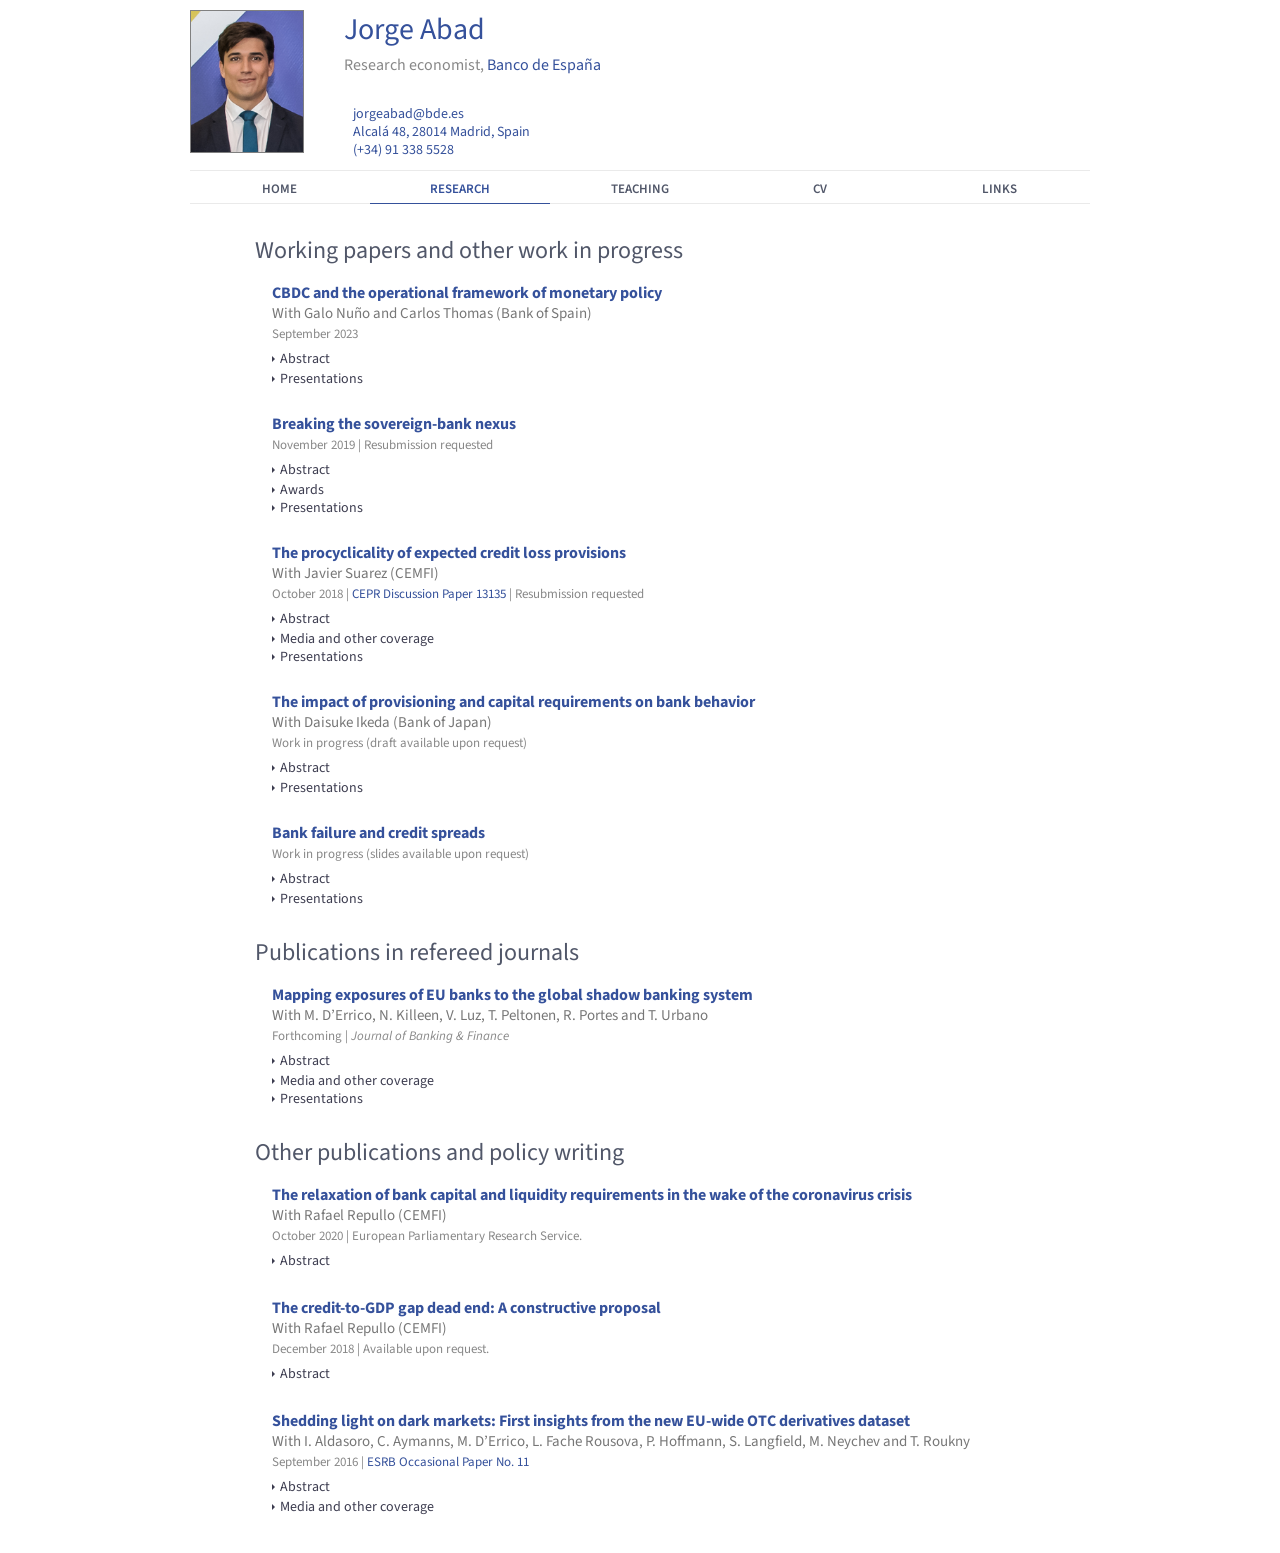
==== research.html @ 37c82be3 "Initial commit" ====
﻿<!DOCTYPE html>
<html lang="en">

<head>
  <!-- Global site tag (gtag.js) -->
  <script async   src="https://www.googletagmanager.com/gtag/js?id=UA-111677767-1"></script>
  <script>
  window.dataLayer = window.dataLayer || [];
  function gtag(){dataLayer.push(arguments);}
  gtag('js', new Date());

  gtag('config', 'UA-111677767-1');
  </script>

  <meta charset="UTF-8">
  <meta http-equiv="X-UA-Compatible" content="IE=edge">
  <meta name="viewport" content="width=device-width, initial-scale=1">

  <title>Jorge Abad - Research</title>
  <meta name="author" content="Jorge Abad">
  <meta name="description" content="Personal website of Jorge Abad, Research Economist at Banco de España">

  <!-- favicon -->
  <link href="favicon.ico" rel=icon>

  <!-- web-fonts -->
  <link href="https://fonts.googleapis.com/css?family=Source+Sans+Pro&display=swap" rel="stylesheet">

  <!-- Font Awesome -->
  <link rel="stylesheet" href="assets/icons/font-awesome-4.7.0/css/font-awesome.min.css">

  <!-- CSS stylesheet -->
  <link rel="stylesheet" href="css/style.css">
</head>

<body>
  <div class="main-wrapper">

    <!-- Header -->
    <div class="header">
      <div class="picture">
        <img src="img\profile.png" alt="" width="112" style="border:1px solid gray;margin:0px">
      </div>

      <div class="header-title"><h1>Jorge Abad</h1></div>
      <div class="header-subtitle"><h2>Research economist, <a href="https://www.bde.es/bde/en/" target="_blank">Banco de España</a></h1></div>

        <!-- Main column
        <div class="intro-col">
          Welcome to my website! I am a PhD student in Economics at <a href="http://www.cemfi.es" target="_blank">CEMFI</a> (Madrid). My research interests are in the fields of Macroeconomics and Banking.
         -->

         <!-- Contact info -->
         <div class="contact">
           <ul>
            <li><a href="mailto:jorgeabad@bde.es" target="_blank"><i class="fa fa-envelope-o fa-fw" aria-hidden="true"></i>&nbsp;&nbsp; jorgeabad@bde.es</a></li>
            <li><a href="https://goo.gl/maps/ozuDy9U6jLhQvBno6" target="_blank"><i class="fa fa-map-marker fa-fw" aria-hidden="true"></i>&nbsp;&nbsp; Alcalá 48, 28014 Madrid, Spain</a></li>
            <li><a href="tel:+34913385528" target="_blank"><i class="fa fa-phone fa-fw" aria-hidden="true"></i>&nbsp;&nbsp; (+34) 91 338 5528</a></li>
           </ul>
         </div>
      </div>

    <!-- Navigation bar -->
    <div class="topnav">
      <a href="index.html">Home</a>
      <a class="current" href="research.html">Research</a>
      <a href="teaching.html">Teaching</a>
      <a href="cv.html">CV</a>
      <a href="links.html">Links</a>
    </div>

    <!-- Main column -->
    <div class="research res-main-col">

      <h2>Working papers and other work in progress</h2>
	    
      <div class="research-item">

        <h3><a href="doc\research\abad_nuno_thomas_CBDC.pdf" target="_blank">CBDC and the operational framework of monetary policy</a></h3>
        <h4>With Galo Nuño and Carlos Thomas (Bank of Spain)</h4>
		<div class="date">September 2023</div>

   
		<div class="abstract">
          <div class="wrap-collabsible">
            <input id="col-abs-0" class="toggle" type="checkbox">
            <label for="col-abs-0" class="lbl-toggle">Abstract</label>
            <div class="collapsible-content">
              <div class="content-inner">
		We analyze the impact of introducing a central bank-issued digital currency
		(CBDC) on the operational framework of monetary policy and the macroeconomy
		as a whole. To this end, we develop a New Keynesian model with heterogeneous
		banks, a frictional interbank market, a central bank with deposit and lending facilities,
		and household preferences for different liquid assets. The model is calibrated
		to replicate the main monetary and financial aggregates in the euro area. Our analysis
		predicts that CBDC adoption implies a roughly equivalent reduction in banks’
		deposit funding. However, this ‘deposit crunch’ has a rather small effect on bank
		lending to the real economy, and hence on aggregate investment and GDP. This
		result reflects the parallel impact of CBDC on the central bank’s operational framework.
		For relatively moderate CBDC adoption levels, the reduction in deposits is
		absorbed by an almost one-to-one fall in reserves at the central bank, implying a
		transition from a ’floor’ system –with ample reserves– to a ‘corridor’ one. For larger
		CBCD adoption, the loss of bank deposits is compensated by increased recourse to
		central bank credit, as the corridor system gives way to a ‘ceiling’ one with scarce
		reserves.
		</div>
            </div>
          </div>
        </div>
	
        <div class="presentations">
          <div class="wrap-collabsible">
            <input id="col-pres-0" class="toggle" type="checkbox">
            <label for="col-pres-0" class="lbl-toggle">Presentations</label>
            <div class="collapsible-content">
              <div class="content-inner">
                <ul>
                  <li>2nd Bank of Canada and Sveriges Riksbank Conference on the Economics of Central Bank Digital Currency (Stockholm, Nov 2023)</li>
                  <li>ECB Conference on Money Markets (Frankfurt, Nov 2023)</li>
                  <li>9th Research Workshop of the Eurosystem MPC Taskforce on Banking Analysis for Monetary Policy (Split, Sep 2023)</li>
                  <li>EEA-ESEM Annual Congress (Barcelona, Aug 2023)</li>
                  <li>8th Society for Economic Measurement (SEM) Annual Conference (Milan, Jun 2023)</li>
                  <li>3rd Catalan Economic Society Congress (Barcelona, Jun 2023)</li>
                  <li>Bank of England Agenda for Research (BEAR) Conference (London, Feb 2023)</li>
                  <li>6th Annual Workshop of the ESCB Research Cluster 3 (Lisbon, Oct 2022)</li>
                  <li>CUNEF (Madrid, Oct 2022)</li>
                  <li>Central Bank Research Association (CEBRA) Annual Meeting (Barcelona, Aug 2022)</li>
                  <li>CEMFI Workshop on CBDC (Madrid, June 2022)</li>
                </ul>
              </div>
            </div>
          </div>
        </div>
      </div>

	  
      <div class="research-item">

        <h3><a href="doc\research\abad_sovereign_bank_nexus.pdf" target="_blank">Breaking the sovereign-bank nexus</a></h3>
		<div class="date">November 2019 | Resubmission requested</div>

   
		<div class="abstract">
          <div class="wrap-collabsible">
            <input id="col-abs-1" class="toggle" type="checkbox">
            <label for="col-abs-1" class="lbl-toggle">Abstract</label>
            <div class="collapsible-content">
              <div class="content-inner">
				This paper develops a quantitative dynamic general equilibrium model 
				that features endogenous bank failure and sovereign default risk. It 
				studies the feedback loop between sovereign and banking crises, and 
				evaluates the effectiveness of bank capital regulation in addressing
				it. In the model, bank failure contributes to an increase of sovereign
				default risk through the government bailout of bank creditors. Meanwhile, 
				holding high-yield risky sovereign bonds may be attractive to banks 
				protected by limited liability. By increasing banks' failure risk and 
				their funding costs, sovereign exposures hurt bank lending and contribute 
				to further contractions in aggregate economic activity. Capital requirements 
				shape banks' incentives to invest in sovereign debt. More stringent capital 
				regulation makes banks safer, weakening the sovereign-bank nexus. This comes 
				at the cost of constraining the overall supply of credit.
			  </div>
            </div>
          </div>
        </div>

		<div class="awards">
          <div class="wrap-collabsible">
            <input id="col-awd-1" class="toggle" type="checkbox">
            <label for="col-awd-1" class="lbl-toggle">Awards</label>
            <div class="collapsible-content">
              <div class="content-inner">
                <ul>
					<li><a href="https://www.unicreditgroup.eu/content/dam/unicreditgroup-eu/ucfoundation/WorkingPapers/2019/WP-129-EU-JMBPA-Abad.pdf#page=1" target="_blank"><b>2019 EEA Econ Job Market Best Paper Award, UniCredit Foundation (winner)</b></a></li>
					<li><a href="https://www.ecb.europa.eu/pub/conferences/ecbforum/previous_fora/2019/html/ye2019.en.html" target="_blank"><b>2019 ECB Forum Young Economists' Competition (finalist)</b></a></li>
					<li><a href="https://www.suerf.org/marjolin-prizes/1401/the-2019-suerf-marjolin-prize-winner" target="_blank"><b>2019 SUERF Marjolin Prize (winner)</b></a></li>
					<li><a href="" target="_blank"><b>2017 CEMFI Best Third Year Paper (winner)</b></a></li>
                </ul>
              </div>
            </div>
          </div>
        </div>

	
        <div class="presentations">
          <div class="wrap-collabsible">
            <input id="col-pres-1" class="toggle" type="checkbox">
            <label for="col-pres-1" class="lbl-toggle">Presentations</label>
            <div class="collapsible-content">
              <div class="content-inner">
                <ul>
                  <li>European Central Bank (Frankfurt, Jan 2022)</li>
                  <li>AEA Annual Meeting (Boston, Jan 2022)</li>
                  <li>3rd International Conference on European Studies (Milan, Jun 2021)</li>
                  <li>Central Bank Research Association (CEBRA) Annual Meeting (London, Sep 2020)</li>
                  <li>EEA Annual Congress (Rotterdam, Aug 2020)</li>
                  <li>9th MoFiR Workshop on Banking (Lisbon, Jun 2020)</li>
                  <li>Universidad Carlos III (Madrid, Feb 2020)</li>
                  <li>Swedish House of Finance, Stockholm School of Economics (Stockholm, Jan 2020)</li>
                  <li>SAFE, Goethe University (Frankfurt, Jan 2020)</li>
                  <li>Banca d'Italia (Rome, Jan 2020)</li>
                  <li>Tilburg University (Tilburg, Jan 2020)</li>
                  <li>Banco de España (Madrid, Jan 2020)</li>
                  <li>Università di Bologna (Bologna, Jan 2020)</li>
                  <li>ECB Conference on Fiscal Policy and EMU Governance (Frankfurt, Dec 2019)</li>
                  <li>European Winter Meeting of the Econometric Society (Rotterdam, Dec 2019)</li>
                  <li>Symposium of the Spanish Economic Association (SAEe) (Alicante, Dec 2019)</li>
                  <li>2nd CEPR Summer Conference on Financial Intermediation and Corporate Finance (Athens, Sep 2019)</li>
                  <li>ECB Forum on Central Banking (Sintra, Jun 2019)</li>
                  <li>Financial Intermediation Research Society (FIRS) PhD Job-Market Session (Savannah, May 2019)</li>
                  <li>New York University Student Macro Lunch (May 2019)</li>
                  <li>DebtCon3 Sovereign Debt Research and Management Conference (Georgetown University, Apr 2019)</li>
                  <li>34th SUERF-Banque de France Colloquium (Paris, March 2019)</li>
                  <li>17th Workshop on Macroeconomic Dynamics (EIEF-LUISS, Rome, Dec 2018)</li>
                  <li>DBB-SAFE-DIW-IWH Conference on Financial Cycles and Regulation (Bundesbank, Frankfurt, Nov 2018)</li>
                  <li>ESRB-European Central Bank (Frankfurt, Nov 2018)</li>
                  <li>Spanish National Securities Exchange Commission (CNMV, Madrid, Oct 2018)</li>
                  <li>XIII Conference on Financial Stability and Banking (Banco Central do Brasil, Sao Paulo, Oct 2018)</li>
                  <li>Deutsche Bundesbank seminar (Frankfurt, Sep 2018)</li>
                  <li>Bank of England seminar (London, Jul 2018)</li>
                  <li>7th Research Workshop in Financial Economics (University of Bonn, Jul 2018)</li>
                  <li>26th AEFIN Finance Forum (Universidad de Cantabria, Jul 2018)</li>
                  <li>AEFIN PhD Consortium (Santander Financial Institute, Jul 2018)</li>
                  <li>2nd CEPR Network on Macroeconomic Modelling and Model Comparison (Stanford University, Jun 2018)</li>
                  <li>3rd Conference on Financial Markets and Macroeconomic Performance (Goethe University, May 2018)</li>
                  <li>3rd CEPR Spring Symposium in Financial Economics (Imperial College London, Apr 2018)</li>
                  <li>ADEMU Conference on “Sovereign Debt in the 21st Century” (Toulouse School of Economics, Apr 2018)</li>
                  <li>Royal Economic Society (RES) Symposium of Junior Researchers (University of Sussex, Mar 2018)</li>
                  <li>Workshop on Nonlinear Models in Macroeconomics and Finance (Norges Bank, Oslo, Jan 2018)</li>
                </ul>
              </div>
            </div>
          </div>
        </div>
      </div>

	<div class="research-item">

        <h3><a href="doc/research/Abad-Suarez_paper_October_2018.pdf" target="_blank">The procyclicality of expected credit loss provisions</a></h3>
        <h4>With Javier Suarez (CEMFI)</h4>
        <div class="date">October 2018 | <a href="http://cepr.org/active/publications/discussion_papers/dp.php?dpno=13135" target="_blank">CEPR Discussion Paper 13135</a> | Resubmission requested</div> <!--| Prepared for the <a href="https://www.riksbank.se/en-gb/press-and-published/conferences/2018/annual-macroprudential-conference-15-16-june-2018/" target="_blank">Sveriges Riksbank 2018 Annual Macroprudential Conference</a>-->

   
		<div class="abstract">
          <div class="wrap-collabsible">
            <input id="col-abs-2" class="toggle" type="checkbox">
            <label for="col-abs-2" class="lbl-toggle">Abstract</label>
            <div class="collapsible-content">
              <div class="content-inner">
				The Great Recession has pushed accounting standards for banks' loan 
				loss provisioning to shift from an incurred loss approach to an expected 
				credit loss approach. IFRS 9 and the incoming update of US GAAP imply a 
				more timely recognition of credit losses but also greater responsiveness 
				to changes in aggregate conditions, which raises procyclicality concerns. 
				This paper develops and calibrates a recursive ratings-migration model to 
				assess the impact of different provisioning approaches on the cyclicality 
				of banks' profits and regulatory capital. The model is used to analyze the 
				effectiveness of potential policy responses to the procyclicality problem.
			  </div>
            </div>
          </div>
        </div>
		
		<div class="coverage">
          <div class="wrap-collabsible">
            <input id="col-cov-1" class="toggle" type="checkbox">
            <label for="col-cov-1" class="lbl-toggle">Media and other coverage</label>
            <div class="collapsible-content">
              <div class="content-inner">
                <ul>
                  <li><a href="https://voxeu.org/article/covid-19-and-expected-loss-provisioning" target="_blank"><b>VoxEU.org</b>: IFRS 9 and COVID-19: Delay and freeze the transitional arrangements clock</a></li>
                  <li><a href="https://www.esrb.europa.eu/news/pr/date/2017/html/esrb.pr170717.en.html" target="_blank"><b>ESRB</b>: Report on the financial stability implications of IFRS 9</a></li>
                  <li><a href="https://www.esrb.europa.eu/news/speeches/date/2017/html/esrb.sp170921.en.html" target="_blank"><b>M. Draghi</b> (ECB President): "Building on the achievements of post-crisis reforms"</a></li>
                  <li><a href="http://bruegel.org/2017/11/accounting-for-true-worth-the-economics-of-ifrs9/" target="_blank"><b>Bruegel Blog</b>: "Accounting for true worth: the economics of IFRS9"</a></li>
                  <li><a href="http://www.reuters.com/article/us-eu-banks-accounting-idUSKBN1A214J" target="_blank"><b>Reuters</b>: "New rules for banks may make crises worse, stability agency says"</a> </li>
                </ul>
              </div>
            </div>
          </div>
        </div>
		
		<div class="presentations">
          <div class="wrap-collabsible">
            <input id="col-pres-2" class="toggle" type="checkbox">
            <label for="col-pres-2" class="lbl-toggle">Presentations</label>
            <div class="collapsible-content">
              <div class="content-inner">
                 <div class="note-presentations">(Excluding presentations by coauthors)</div>
                 <ul>
                  <li>Financial Intermediation Research Society (FIRS) Conference (Savannah, May 2019)</li>
                  <li>Bank of England seminar (London, Jun 2018)</li>
                  <li>Symposium of the Spanish Economic Association (SAEe) (Barcelona, Dec 2017)</li>
                 </ul>
              </div>
            </div>
          </div>
        </div>
	
      </div>  
	  
    <div class="research-item">

        <h3>The impact of provisioning and capital requirements on bank behavior</h3>
        <h4>With Daisuke Ikeda (Bank of Japan)</h4>
        <div class="date">Work in progress (draft available upon request)</div>

		
		<div class="abstract">
          <div class="wrap-collabsible">
            <input id="col-abs-3" class="toggle" type="checkbox">
            <label for="col-abs-3" class="lbl-toggle">Abstract</label>
            <div class="collapsible-content">
              <div class="content-inner">
					Post-crisis regulatory reforms, especially enhanced capital requirements and 
					expected credit loss provisioning, intend to make banks resilient to negative 
					shocks, so that they can continue to supply credit to the real economy during 
					episodes of stress, and to mitigate the potential procyclicality effects of 
					the previous regulatory framework. To examine the impact of such reforms on 
					bank behavior, especially lending, we develop a structural model of banking 
					that features endogenous bank lending and precautionary capital buffers. The 
					model illustrates the effect of various regulatory and provisioning frameworks 
					on the procyclicality of credit supply and bank equity capital.        			  
				</div>
            </div>
          </div>
        </div>

        <div class="presentations">
          <div class="wrap-collabsible">
            <input id="col-pres-3" class="toggle" type="checkbox">
            <label for="col-pres-3" class="lbl-toggle">Presentations</label>
            <div class="collapsible-content">
              <div class="content-inner">
                 <div class="note-presentations">(Excluding presentations by coauthors)</div>
                 <ul>
                  <li>CEMFI (Madrid, Jun 2020)</li>
                  <li>27th AEFIN Finance Forum (UC3M, Madrid, Jul 2019)</li>
                  <li>Bank of England seminar (London, Aug 2018)</li>
                 </ul>
              </div>
            </div>
          </div>
        </div>
		
    </div>

      <div class="research-item">

        <h3><a href="doc\research\abad_bank_failure_credit_spreads.pdf" target="_blank">Bank failure and credit spreads</a></h3>
        <div class="date">Work in progress (slides available upon request)</div>
		
 		<div class="abstract">
          <div class="wrap-collabsible">
            <input id="col-abs-4" class="toggle" type="checkbox">
            <label for="col-abs-4" class="lbl-toggle">Abstract</label>
            <div class="collapsible-content">
              <div class="content-inner">
					This paper develops a macroeconomic model in which banks intermediate funds 
					between households and firms, and are subject to failure risk. Using the model, 
					it is possible to decompose credit spreads faced by bank borrowers in two components. 
					First, a scarcity premium arises when banks’ constraints tighten and bank equity 
					becomes relatively scarce at the aggregate level. Second, a failure risk premium 
					arises when bank risk is high and the deposit spreads faced by banks increase. 
					This decomposition is important for the optimal policy response to a banking crisis. 
					When the scarcity premium is the dominant force driving credit spreads, a reduction 
					in capital requirements (akin to a release of countercyclical capital buffers) can 
					effectively reduce funding costs of bank borrowers. If, instead, the failure risk 
					component dominates, a reduction in capital requirements can have the opposite effect, 
					leading to an increase in bank leverage and higher funding costs for banks, which 
					translate into higher borrowing costs for non-financial borrowers with adverse 
					consequences for aggregate activity.
				</div>
            </div>
          </div>
        </div>
	
        <div class="presentations">
          <div class="wrap-collabsible">
            <input id="col-pres-4" class="toggle" type="checkbox">
            <label for="col-pres-4" class="lbl-toggle">Presentations</label>
            <div class="collapsible-content">
              <div class="content-inner">
                 <ul>
                  <li>New York University (May 2019)</li>
                 </ul>
              </div>
            </div>
          </div>
        </div>

      </div>

      <h2>Publications in refereed journals</h2>        
		  
      <div class="research-item">
        <h3><a href="https://www.sciencedirect.com/science/article/pii/S0378426621001278" target="_blank">Mapping exposures of EU banks to the global shadow banking system</a></h3>
        <h4>With M. D’Errico, N. Killeen, V. Luz, T. Peltonen, R. Portes and T. Urbano</h4>
        <!-- <div class="date">March 2017 | <a href="http://www.nber.org/papers/w23280" target="_blank">NBER Working Paper 23280</a> | <a href="http://cepr.org/active/publications/discussion_papers/dp.php?dpno=11919" target="_blank">CEPR Discussion Paper 11919</a> | <a href="doc/research/esrbwp40.en.pdf" target="_blank">ESRB Working Paper 40</a> | Resubmission requested</div> -->
        <div class="date">Forthcoming | <em>Journal of Banking & Finance</em> </div>

		<div class="abstract">
          <div class="wrap-collabsible">
            <input id="col-abs-eba" class="toggle" type="checkbox">
            <label for="col-abs-eba" class="lbl-toggle">Abstract</label>
            <div class="collapsible-content">
              <div class="content-inner">
				This paper provides a unique snapshot of the asset exposures of EU banks to shadow banking 
				entities within the global financial system. Drawing on a rich and novel dataset, we show 
				that 60 per cent of the EU banks’ exposures are towards non-EU entities, particularly 
				US-domiciled shadow banking entities. We assess the degree of concentration across 
				different types of shadow banking counterparties. We show that while banks’ exposures are 
				diversified at the individual level, this diversification leads to high overlap across 
				different types of shadow banking entities, with consequent systemic risk. We also examine 
				how bank- and country-level characteristics relate to the exposures of EU banks to shadow 
				banking entities. Our results emphasise the importance of monitoring these cross-border 
				and cross-sector exposures and closing remaining data gaps.
			  </div>
            </div>
          </div>
        </div>
		
		<div class="coverage">
          <div class="wrap-collabsible">
            <input id="col-cov-eba" class="toggle" type="checkbox">
            <label for="col-cov-eba" class="lbl-toggle">Media and other coverage</label>
            <div class="collapsible-content">
              <div class="content-inner">
                <ul>
                  <li><a href="http://voxeu.org/article/interconnectedness-between-eu-banks-and-shadow-banking-entities" target="_blank"><b>VoxEU.org</b> column</a></li>
                  <li><a href="https://www.esrb.europa.eu/news/speeches/date/2017/html/esrb.sp170921.en.html" target="_blank"><b>M. Draghi</b> (ECB President): "Building on the achievements of post-crisis reforms"</a></li>
                  <li><a href="https://www.wsj.com/articles/interconnectedness-between-eu-banks-and-shadow-banks-1493926584" target="_blank"><b>Wall Street Journal</b>: "Interconnectedness Between EU Banks and Shadow Banks"</a></li>
                  <li><a href="https://www.wsj.com/articles/shadow-banks-and-the-eu-1493111652" target="_blank"><b>Wall Street Journal</b>: "Shadow Banks and the EU"</a></li>
                  <li><a href="https://www.centralbanking.com/central-banks/financial-stability/3025741/shadow-banking-links-leave-eu-banks-vulnerable-esrb-paper" target="_blank"><b>CentralBanking.com</b>: "Shadow banking links leave EU banks vulnerable"</a></li>
                </ul>
              </div>
            </div>
          </div>
        </div>
		
		<div class="presentations">
          <div class="wrap-collabsible">
            <input id="col-pres-eba" class="toggle" type="checkbox">
            <label for="col-pres-eba" class="lbl-toggle">Presentations</label>
            <div class="collapsible-content">
              <div class="content-inner">
                 <div class="note-presentations">(Excluding presentations by coauthors)</div>
                 <ul>
                  <li>XII Seminar on Risk, Financial Stability and Banking (Banco Central do Brasil, Sao Paulo, Aug 2017)</li>
                  <li>11th Meeting of the ESRB Expert Group on Shadow Banking (ECB, Frankfurt, 2016)</li>
                 </ul>
              </div>
            </div>
          </div>
        </div>
		
      </div>
	  

      <h2>Other publications and policy writing</h2>
	  
	  <div class="research-item">
		  <h3><a href="https://www.europarl.europa.eu/RegData/etudes/IDAN/2020/651373/IPOL_IDA(2020)651373_EN.pdf" target="_blank">The relaxation of bank capital and liquidity requirements in the wake of the coronavirus crisis</a></h3>
		  <h4>With Rafael Repullo (CEMFI)</h4>
		  <div class="date">October 2020 | European Parliamentary Research Service.</div>
		  <div class="abstract">
          <div class="wrap-collabsible">
            <input id="col-abs-eurparl" class="toggle" type="checkbox">
            <label for="col-abs-eurparl" class="lbl-toggle">Abstract</label>
            <div class="collapsible-content">
              <div class="content-inner">
				EU banks entered the coronavirus crisis with high capital and
				liquidity buffers resulting from the reforms undertaken after the
				global financial crisis of 2007-2009. This allowed a bold and swift
				response by supervisors oriented towards supporting banks’
				ability to provide credit to the real economy. This paper provides
				an overview and an assessment of the regulatory response to the
				crisis, and suggestssome recommendations for the future design
				of countercyclical regulation.
			  </div>
            </div>
          </div>
        </div>
	  </div>
	  
	  <div class="research-item">
		  <h3>The credit-to-GDP gap dead end: A constructive proposal</h3>
		  <h4>With Rafael Repullo (CEMFI)</h4>
		  <div class="date">December 2018 | Available upon request.</div>
		  <div class="abstract">
          <div class="wrap-collabsible">
            <input id="col-abs-ccyb" class="toggle" type="checkbox">
            <label for="col-abs-ccyb" class="lbl-toggle">Abstract</label>
            <div class="collapsible-content">
              <div class="content-inner">
				The Countercyclical Capital Buffer (CCyB) is the most significant macroprudential element of 
				Basel III. Following the guidance of the Basel Committee, its practical design was based on 
				the deviation of the credit-to-GDP ratio with respect to its trend, the credit-to-GDP gap. 
				This ties the determination of the CCyB to a variable that, as noted by many critics, is late 
				in both signalling the build up and the release of the buffer. This note proposes a way out 
				of this dead end by computing the credit-to-GDP gap using a shorter window, say 8 years. The 
				results of applying this alternative gap measure to Spain show that it significantly improves 
				upon the standard measure so that buffers are more likely to be built up in good times and 
				released in bad times.
			  </div>
            </div>
          </div>
        </div>
	  </div>


      <div class="research-item">
        <h3><a href="doc/research/esrb_occasional_paper_11.en.pdf" target="_blank">Shedding light on dark markets: First insights from the new EU-wide OTC derivatives dataset</a></h3>
        <h4>With I. Aldasoro, C. Aymanns, M. D’Errico, L. Fache Rousova, P. Hoffmann, S. Langfield, M. Neychev and T. Roukny</h4>
        <div class="date">September 2016 | <a href="doc/research/esrb_occasional_paper_11.en.pdf" target="_blank">ESRB Occasional Paper No. 11</a></div>
        <div class="abstract">
          <div class="wrap-collabsible">
            <input id="col-abs-emir" class="toggle" type="checkbox">
            <label for="col-abs-emir" class="lbl-toggle">Abstract</label>
            <div class="collapsible-content">
              <div class="content-inner">
				We present a first analysis of the EU-wide transactions-level derivatives dataset collected 
				under the European Markets Infrastructure Regulation (EMIR). We describe the structure of 
				the dataset, drawing comparisons with existing survey-based evidence on derivatives markets, 
				and zoom in on three markets: interest rate, credit and foreign exchange derivatives. New 
				insights from each of these three markets provide the basis for further research.
			  </div>
            </div>
          </div>
        </div>
		
		<div class="coverage">
          <div class="wrap-collabsible">
            <input id="col-cov-emir" class="toggle" type="checkbox">
            <label for="col-cov-emir" class="lbl-toggle">Media and other coverage</label>
            <div class="collapsible-content">
              <div class="content-inner">
                <ul>
                  <li><a href="https://www.esrb.europa.eu/news/speeches/date/2018/html/esrb.sp180927.en.html" target="_blank"><b>M. Draghi</b> (ECB President): Welcome remarks at the third annual conference of the ESRB</a></li>
                  <li><a href="https://www.ecb.europa.eu/press/key/date/2017/html/ecb.sp170922_3.en.html" target="_blank"><b>V. Constâncio</b> (ECB Vice-President): "Macroprudential stress-tests and tools for the non-bank sector"</a></li>
                  <li><a href="https://www.ecb.europa.eu/press/key/date/2017/html/ecb.sp170511.en.html" target="_blank"><b>V. Constâncio</b> (ECB Vice-President): "Macroprudential policy in a changing financial system"</a> </li>
                  <li><a href="https://www.esrb.europa.eu/news/speeches/date/2016/html/sp160922.en.html" target="_blank"><b>M. Draghi</b> (ECB President): ESRB annual conference welcome address</a> </li>
                  <li><a href="https://www.centralbanking.com/central-banking/news/2471780/esrb-publishes-guide-to-otc-derivatives-database" target="_blank"><b>CentralBanking.com</b>: "ESRB publishes guide to OTC derivatives database"</a></li>
                </ul>
              </div>
            </div>
          </div>
        </div>

  </div>
  
  <p><p><p><p>
  
</div>

    <!-- Footer -->
    <div class="footer">
    </div>

  </div>

</body>

</html>
---- css/style.css ----
/*
Description: Personal website
Version: 2.0 (November 2020)
Author: Jorge Abad
Email: jorgeabad@bde.es
Website: https://jorge-abad.github.io/
*/


body {
    font-family: 'Source Sans Pro', sans-serif;
    font-size   : 15px;
    line-height : 1.8em;
    color       : #3d3d50;
    font-weight : 400;
    background  : white;
    margin: 0;
}

/* Global Typography */

h1, h2, h3, h4, h5, h6 {
    margin : 0 0 15px;
    color  : #273B71;
}

date-font {
  font-family: monospace;
}

h1 {
    font-size   : 26px;
    line-height : 1.8em;
    font-weight : 700;
}

h2 {
    font-size   : 18px;
    line-height : 1.8em;
    font-weight : 700;
}

h3 {
    font-size   : 16px;
    line-height : 1.8em;
    font-weight : 500;
}

h4 {
    font-size   : 15px;
    line-height : 1.8em;
    font-weight : 500;
}

h5 {
    font-size   : 15px;
    line-height : 1.5em;
    font-weight : 500;
}

h6 {
    font-size   : 15px;
    line-height : 1.5em;
}

/* Link style */
a {
    color: #35519B;
}

a,
a:active,
a:focus,
a:active {
    text-decoration : none;
    outline         : none
}

a:hover,
a:focus {
    text-decoration : none;
    color           : #7E90BF;
}

/* Main wrapper*/
    .main-wrapper{
      padding: 0;
      margin: auto;
      max-width: 900px;
      min-width:420px;
}

/* Style the header */
.header {
    background-color: #fff;
    color: #35519B;
    padding: 0 40px 0 0;
    min-height: 170px;
}

/* Logo */
.logo {
  float: right;
  text-align: right;
  margin-left: 20px;
  padding-top: 18px;
  margin-right: 0px;
}
/* Picture */
.picture {
  float: left;
  text-align: left;
  margin-left: 0px;
  margin-top: 10px;
  margin-right: 40px;
}
.header h1 {
  font-size: 30px;
  text-align: left;
  font-weight: 400;
  line-height: 20px;
  padding-top: 20px;
  /*padding-bottom: 41px;*/
  color: #35519B;
}
.header h2 {
  font-size: 16px;
  text-align: left;
  font-weight: 400;
  line-height: 20px;
  /*padding-top: 41px;*/
  padding-bottom: 0px;
  color: #888888;
}

@media (max-width : 768px) {
    .header {
      padding: 0;
    }
    .logo {
      display: none;
    }
}

/* Style the top navigation bar */
.topnav {
    top: 0;
    position: sticky;
    overflow: hidden;
    background-color: #fff;
    left: 0;
}

/* Style the topnav links */
.topnav a {
    float: left;
    display: block;
    color: #515769;
    font-size: 13px;
    font-weight: 600;
    text-transform: uppercase;
    text-align: center;
    text-decoration: none;
    border-top: #eaeaea solid 1px;
    border-bottom: #eaeaea solid 1px;
    padding-top: 5px;
    width:19.9999%;
}

/*@media (max-width : 768px) {
    .topnav {
        padding: 0;
    }
    .topnav a {
        float: none;
        width: 100%;
    }
}*/


/* Change color on current */
.topnav a.current {
    background-color: #fff;
    color: #35519B;
    border-bottom: #35519B solid 1px;
}

/* Change color on hover */
.topnav a:hover {
    background-color: #fff;
    color: #7E90BF;
    border-bottom: #7E90BF solid 1px;
}

.section-header {
  margin : 0 0 15px;
  color  : #515769;
  font-size   : 26px;
  line-height : 1.8em;
  background-color: #fff;
}

.intro-col {
  text-align: left;
  padding: 20px 30px 0 30px;
  color: #3d3d50;
}

.main-col {
  text-align: justify;
  padding: 50px 30px 100px 40px;
  color: #3d3d50;
}

.res-main-col {
  text-align: justify;
  margin-top: -40px;
  color: #3d3d50;
}

.home {
  text-align: justify;
  padding: 20px 30px 0 30px;
  overflow: hidden;
  line-height: 21px;
}

.home a{
  font-weight: 600;
}

.col-main {
  padding-right: 90px;
  grid-area: main-index;
}
.col-right { grid-area: right-index; }

.grid-container {
  display: grid;
  grid-template-areas:
    'main-index main-index right-index';
  padding: 5px 5px 5px 5px;
}

@media only screen and (max-width: 768px) {
  /* For mobile phones: */
  .grid-container {
    display: grid;
    grid-template-areas:
      'main-index'
      'right-index';
    padding: 5px 5px 5px 5px;
  }
  .col-main {
    padding-right: 0px;
    grid-area: main-index;
  }
  .col-right { grid-area: right-index;
    float: right;
    text-align: center;
    padding-top: 20px;
    padding-bottom: 20px;
    margin: auto;
    max-width: 300px;

  }
}

.grid-container > div {
  font-size: 16px;
}

@media (max-width : 768px) {
    .main-col {
        padding: 40px 30px 0px 30px;
    }
}

.button {
  font-family: 'Source Sans Pro', sans-serif;
  background-color: #35519B;
  color: white;
  border: 2px solid #35519B;
  padding: 8px 12px;
  text-align: center;
  text-decoration: none;
  display: inline-block;
  font-size: 18px;
  margin: 4px 2px;
  cursor: pointer;
  border-radius: 12px;
}

.button:hover {
  border: 2px solid #7E90BF;
  background-color: #7E90BF;
  color: white;
}

.talks {
    padding: 20px 0 10px;
    text-align: left;
    margin: auto;
    font-size: 14px;
}

.jmp {
    padding: 30px 0 20px;
    text-align: left;
    margin: auto;
    font-size: 14px;
}

.jmp h1 {
    text-align: center;
    font-size: 18px;
}

.contact {
    padding: 15px 0 0px;
    text-align: left;
    margin: auto;
    font-size: 14px;
    line-height: 18px;
    color: #888888;
}

.contact h3 {
  padding-bottom: 10px;
  margin: 0;
  line-height: 0;
}

.contact ul {
  margin: 0;
  padding: 0;
  border: 0;
  font-size: 100%;
  font: inherit;
  vertical-align: baseline;
}
.contact ul {
  list-style: none;
}

.references{
  text-align: left;
  font-size: 14px;
  line-height: 18px;
}
.references ul {
  text-align: left;
  margin: 0;
  padding: 0;
  border: 0;
  font-size: 100%;
  font: inherit;
  vertical-align: baseline;
}
.references ul {
  list-style: none;
}
.references a{
  font-weight: 100;
}
.references h3 {
  color: #3d3d50;
  font-weight: 600;
  padding-top: 30px;
  padding-bottom: 20px;
  margin: 0;
  line-height: 0;
}
.email {
  padding-bottom: 10px;
}

.photos {
  text-align: center;
  padding-top: 20px;
}



@media (max-width : 768px) {
    .contact {
      width: 100%;
    }
    .contact-item {
      float: none;
      width: 100%;
    }
    .contact {
      text-align: left;
    }
}

/* Footer */
.footer {
    background-color: #fff;
    padding: 2px 0 2px 0;
    text-align: center;
    font-size: 12px;
}

/* Research */
.research {
  padding: 40px 80px 20px 65px;
  display:block;
}

.research-item {
    margin-bottom : 40px;
    border: 0px solid #eaeaea;
    border-radius: 4px;
    clear: both;
    margin: 15px 0px 0px 0px;
    padding: 15px 17px 15px 17px;
}


.research h2 {
    margin         : 35px 0 -8px;
    line-height    : 1;
    color: #515769;
    font-weight: 400;
    font-size: 24px;
    align: right;
}

.research-item h3 {
    margin         : 0 0 5px;
    line-height    : 1;
    font-weight    : bold;
    color          : #35519B;
}

.research h3:hover, .teaching h3:focus {
    text-decoration : none;
    color           : #7E90BF;
}

.research-item h4 {
    font-weight: 400;
    font-size   : 15px;
    margin         : 0 0 5px;
    line-height : 1;
    color: #777777;
}

@media (max-width : 768px) {
    .research {
      padding: 30px 25px 20px 25px;
    }
    .research-item {
        margin-bottom : 40px;
        border: 0px solid #eaeaea;
        clear: both;
        margin: 15px 0px 0px 0px;
        padding: 20px 20px 15px 20px;
    }
    .research h2 {
        margin         : 35px 0 0 0;
        line-height    : 1;
        color: #515769;
        font-weight: 400;
        font-size: 24px;
        align: right;
    }
}

.research b {
  font-weight: 600;
}
.date {
    font-size: 13px;
    color : #888888;
    line-height: 16px;
    margin-bottom: 8px;
    margin-top: 0;
    text-align: justify;
}
.note {
    font-size: 13px;
    color : #888888;
    line-height: 16px;
    margin-bottom: 0px;
    margin-top: 0;
    text-align: justify;
    padding-top: 0px;
    padding-left: 0%;
    padding-right: 0%;
}
.note-presentations {
    font-size: 13px;
    color : #888888;
    line-height: 16px;
    margin-bottom: 0px;
    margin-top: 0;
    text-align: justify;
    padding-top: 14px;
}
.award {
  color : #666666;
  font-size: 15px;
  line-height: 16px;
  margin-bottom: 18px;
}

.abstract {
  font-size: 14px;
  line-height: 18px;
  text-align: justify;
  padding-left: 0%;
  padding-right: 0%;
  margin-bottom: -25px;
}
.coverage {
  padding-top: 24px;
  font-size: 14px;
  line-height: 0px;
  padding-left: 0%;
  padding-right: 0%;
  margin-bottom: -22px;
}
.coverage li {
  font-size: 14px;
  line-height: 16px;
  padding: 0;
  padding-bottom: 8px;
  margin: 0;
}
.awards {
  padding-top: 24px;
  font-size: 14px;
  line-height: 0px;
  padding-left: 0%;
  padding-right: 0%;
  margin-bottom: -22px;
}
.awards li {
  font-size: 14px;
  line-height: 16px;
  padding: 0;
  padding-bottom: 8px;
  margin: 0;
  text-align: left;
}
.presentations {
  padding-top: 24px;
  font-size: 14px;
  line-height: 0px;
  padding-left: 0%;
  padding-right: 0%;
  margin-bottom: -22px;
}
.presentations li {
  font-size: 14px;
  line-height: 16px;
  padding: 0;
  padding-bottom: 8px;
  margin: 0;
}


/* Teaching */
.teaching {
  padding: 40px 0px 20px 0px;
  overflow: hidden;
}

.teaching-container{
}

.teaching-item {
  float: left;
  display: block;
  margin-right: 60px;
  max-width: 240px;
}

@media (max-width : 768px) {
    .teaching {
      padding: 40px 30px 20px 15px;
    }
    .teaching-container {
      padding: 0;
      margin: 0;
    }
    .teaching-item {
        padding-left: 60px;
        margin-bottom : 20px;
        float: none;
        width: 100%;
    }
    .teaching-item ul {
      margin-top: -5px;
      padding-bottom: 15px;
    }
}

.teaching h2 {
    margin         : 0 0 20px;
    line-height    : 1;
    font-weight    : bold;
    text-transform : uppercase;
    color: #515769;
}

.teaching-item h3 {
    margin         : 0 0 6px;
    line-height    : 1;
    font-weight    : bold;
    text-transform : uppercase;
}
.teaching h3:hover, .teaching h3:focus {
    text-decoration : none;
    color           : #7E90BF;
}

.teaching-item h4 {
    margin      : 0;
    line-height : 1;
    padding-bottom: 0.1em;
}

.teaching-item h5 {
    font-size: 10pt;
    color: #3d3d50;
}

.teaching-item small {
    color : #888888;
}
.teaching-item li {
  font-size: 14px;
  line-height: 18px;
  padding-bottom: 0.5em;
  margin: 0;
  text-align: left;
}


/* CV */
.cv {
  padding: 20px 30px 20px 40px;
}
.cv h2 {
  padding-top : 20px;
  padding-bottom : 0;
  line-height: 1;
  color  : #515769;
  font-weight: 400;
  font-size: 20px;
}

.cv h3 {
  padding-top: 5px;
  line-height: 15px;
  padding-bottom: 5px;
  font-weight: 700;
  margin: 0;
}

.cv h4 {
  line-height: 14px;
  margin: 0;
  padding: 0;
  padding-bottom: 1px;
  margin: 0;
}

.cv h5 { /* Conferences */
  line-height: 14px;
  margin: 0;
  padding: 0;
  padding-bottom: 1px;
  color  : #515769;
  font-weight: 400;
}

.cv h6 { /* Discussion title */
  line-height: 18px;
  margin: 0;
  padding: 0;
  padding-bottom: 0.5em;
  margin: 0;
  color  : #515769;
  font-weight: 400;
}

.cv b {
  font-weight: 600;
}

.cv-item {
  padding-bottom: 0.6em;
  padding-left: 15px;
}

.cv-date {
    font-size: 13px;
    color : #888888;
    line-height: 16px;
    margin-bottom: 5px;
    margin-top: 0;
    text-align: justify;
}

.cv-note {
    font-size: 13px;
    color : #888888;
    line-height: 16px;
    margin-bottom: 0;
    margin-top: 0;
    text-align: justify;
    font-style: italic;
}

.cv-section {
  width: 100%;
  padding-bottom: 10px;
}

@media (max-width : 768px) {
    .cv {
      padding: 40px 30px 20px 15px;
      padding-top: 160px;
      margin-top: -140px;
    }
}

.links {
  padding: 15px 5px 5px 25px;
}

@media (max-width : 768px) {
    .links {
      padding: 40px 30px 20px 15px;
      padding-top: 160px;
      margin-top: -140px;
    }
}



.wrap-collabsible {
  margin-bottom: 0.0rem 0;
}

input[type='checkbox'] {
  display: none;
}

.lbl-toggle {
  display: block;

  padding: 0rem 0rem 0rem 0rem;

  background: #FFFFFF;

  cursor: pointer;

  border-radius: 0px;
}

.lbl-toggle:hover {
}

.lbl-toggle::before {
  content: ' ';
  display: inline-block;

  border-top: 3px solid transparent;
  border-bottom: 3px solid transparent;
  border-left: 3px solid currentColor;
  vertical-align: middle;
  margin-right: .3rem;
  transform: translateY(-1px);
}

.toggle:checked + .lbl-toggle::before {
  transform: rotate(90deg) translateX(-1px);
}

.collapsible-content {
  max-height: 10px;
  overflow: hidden;
}

.toggle:checked + .lbl-toggle + .collapsible-content {
  max-height: 6500px;
}

.toggle:checked + .lbl-toggle {
}

.collapsible-content .content-inner {
  text-align: left;
}
.abstract .collapsible-content .content-inner {
  text-align: justify;
  padding-top: 1.5%;
  padding-bottom: 2.5%;
  padding-left: 3.5%;
  padding-right: 5%;
  margin: 0;
}
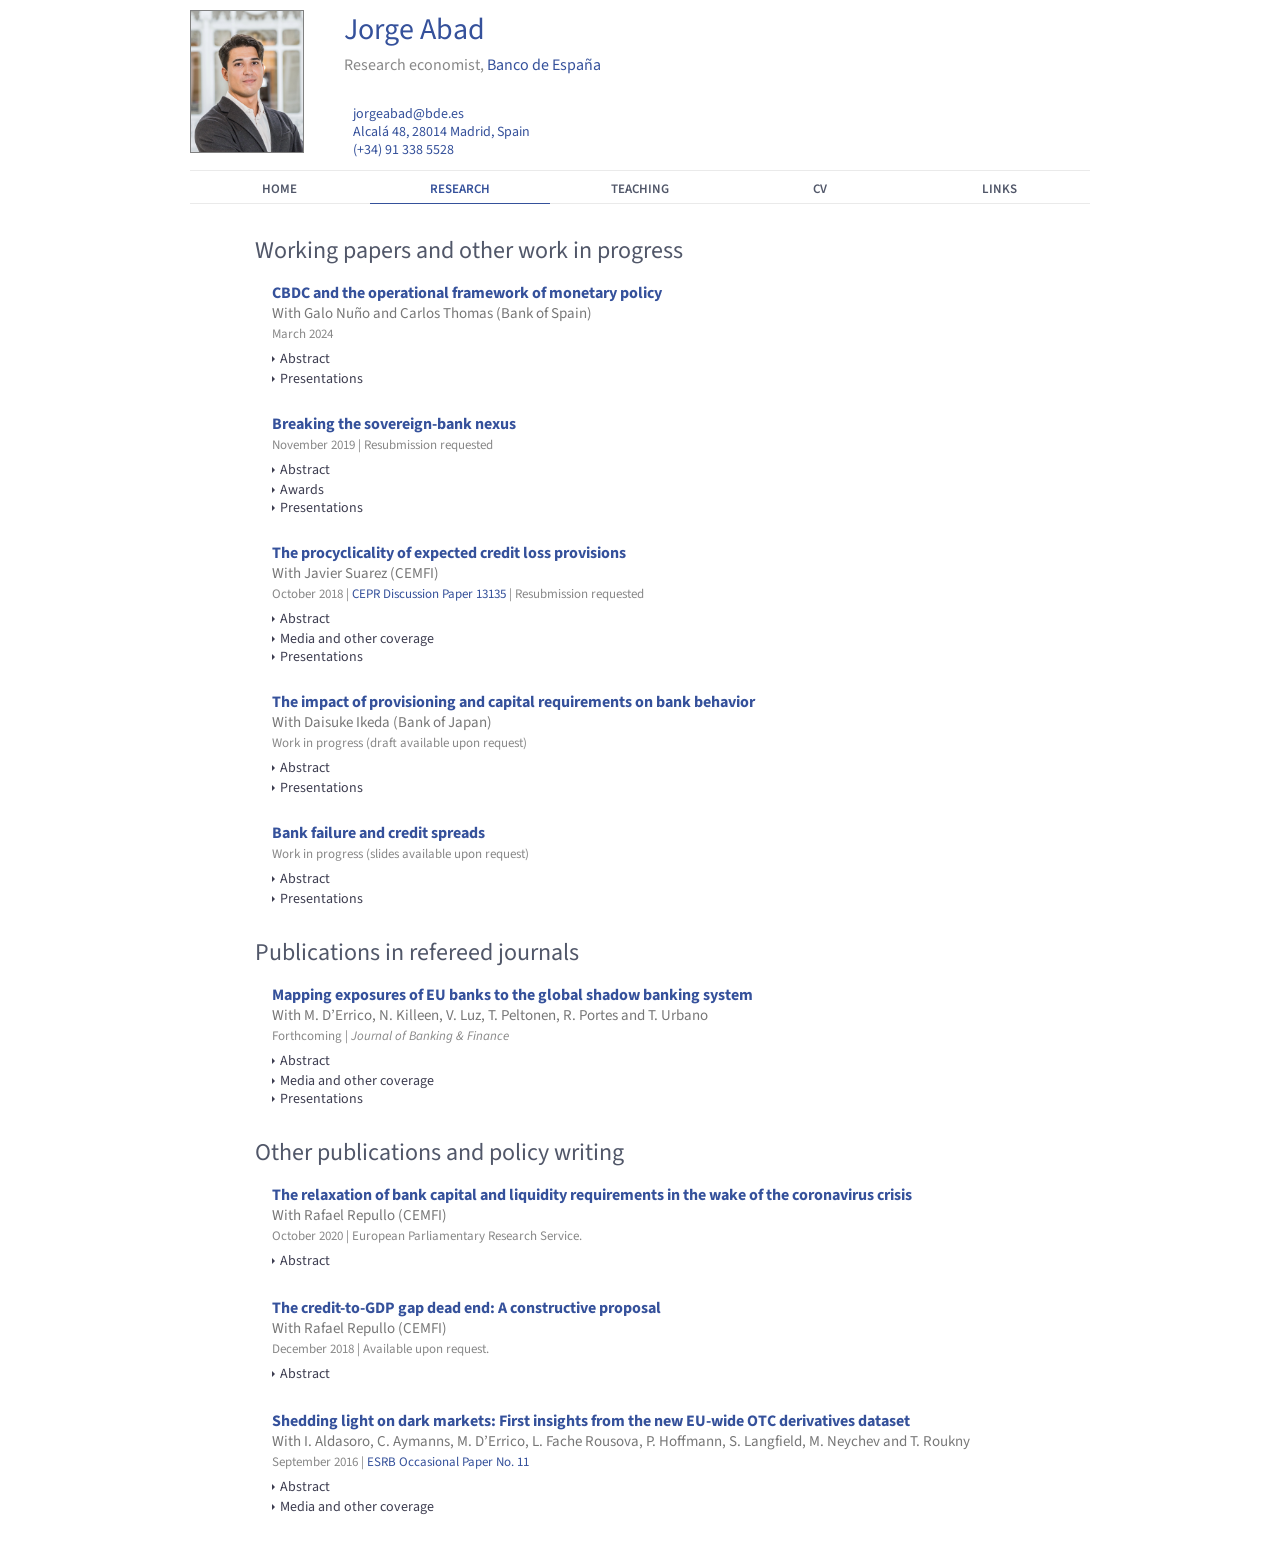
==== commit d859c1af: "Update research.html" ====
--- a/research.html
+++ b/research.html
@@ -76,9 +76,9 @@
 	    
       <div class="research-item">
 
-        <h3><a href="doc\research\abad_nuno_thomas_CBDC.pdf" target="_blank">CBDC and the operational framework of monetary policy</a></h3>
+        <h3><a href="https://www.galonuno.com/uploads/1/3/4/6/134687692/cbdc_mon_pol_ant_mar_2024_aej_macro.pdf" target="_blank">CBDC and the operational framework of monetary policy</a></h3>
         <h4>With Galo Nuño and Carlos Thomas (Bank of Spain)</h4>
-		<div class="date">September 2023</div>
+		<div class="date">March 2024</div>
 
    
 		<div class="abstract">
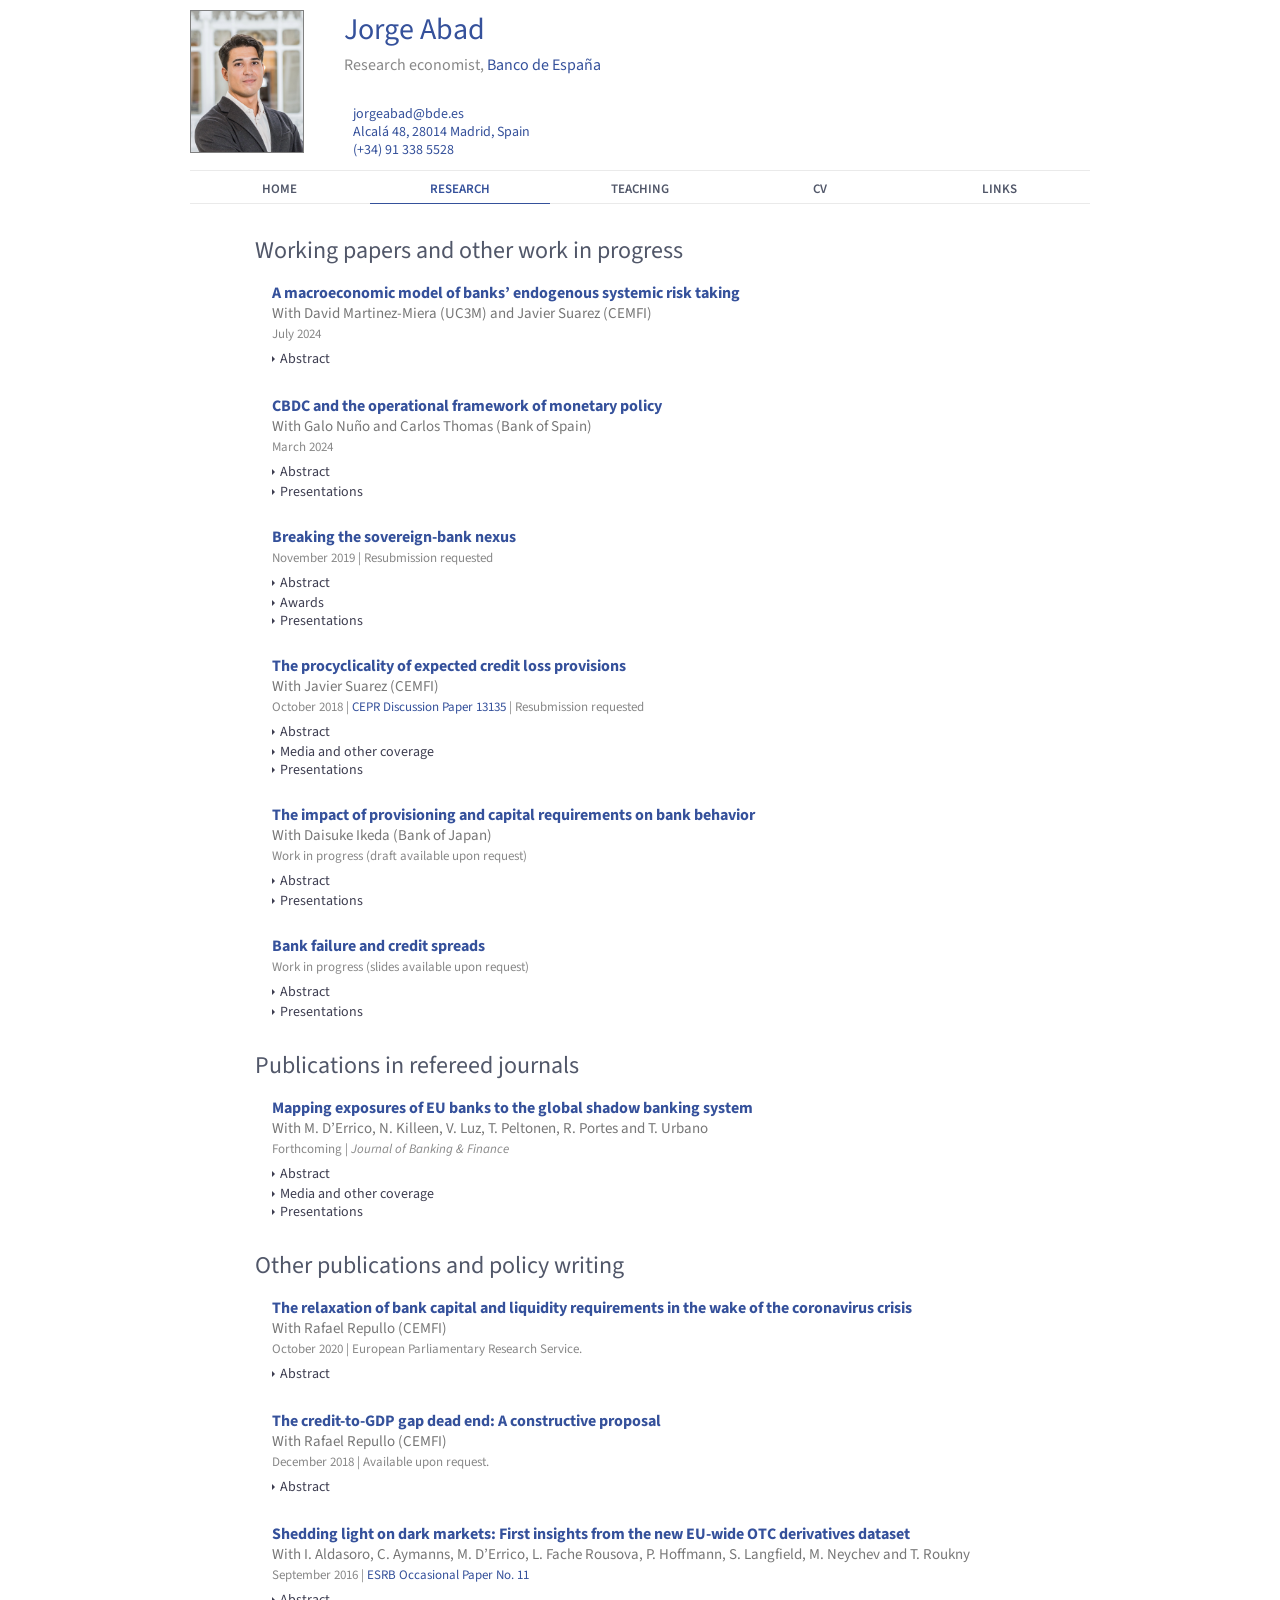
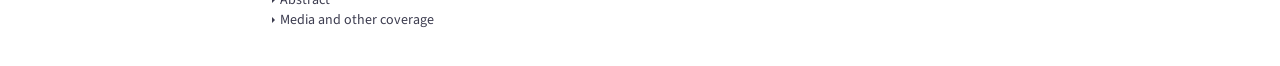
==== commit d5e6c614: "Update research.html" ====
--- a/research.html
+++ b/research.html
@@ -73,6 +73,37 @@
     <div class="research res-main-col">
 
       <h2>Working papers and other work in progress</h2>
+
+      <div class="research-item">
+
+        <h3><a href="https://www.cemfi.es/~suarez/Abad_Martinez-Miera_Suarez_2024.pdf" target="_blank">A macroeconomic model of banks’ endogenous systemic risk taking</a></h3>
+        <h4>With David Martinez-Miera (UC3M) and Javier Suarez (CEMFI)</h4>
+		<div class="date">July 2024</div>
+
+   
+		<div class="abstract">
+          <div class="wrap-collabsible">
+            <input id="col-abs-amms" class="toggle" type="checkbox">
+            <label for="col-abs-amms" class="lbl-toggle">Abstract</label>
+            <div class="collapsible-content">
+              <div class="content-inner">
+		We study banks' systemic risk-taking decisions in a dynamic general equilibrium
+		      model, highlighting the macroprudential role of bank capital requirements. 
+		      Bankers decide on the unobservable exposure of their banks to systemic shocks 
+		      by balancing risk-shifting gains against the value of preserving their capital 
+		      after such shocks. Capital requirements reduce systemic risk taking but at the 
+		      cost of reducing credit and output in calm times, generating welfare trade-offs. 
+		      We find that systemic risk taking is maximal after long periods of calm and may
+		      worsen if capital requirements are countercyclically adjusted. Removing deposit
+		      insurance introduces market discipline but increases the bank capital necessary
+		      to support credit, implies lower (though far from zero) optimal capital 
+		      requirements, and has nuanced social welfare e§ects.		
+	      </div>
+            </div>
+          </div>
+        </div>
+      </div>
+
 	    
       <div class="research-item">
 
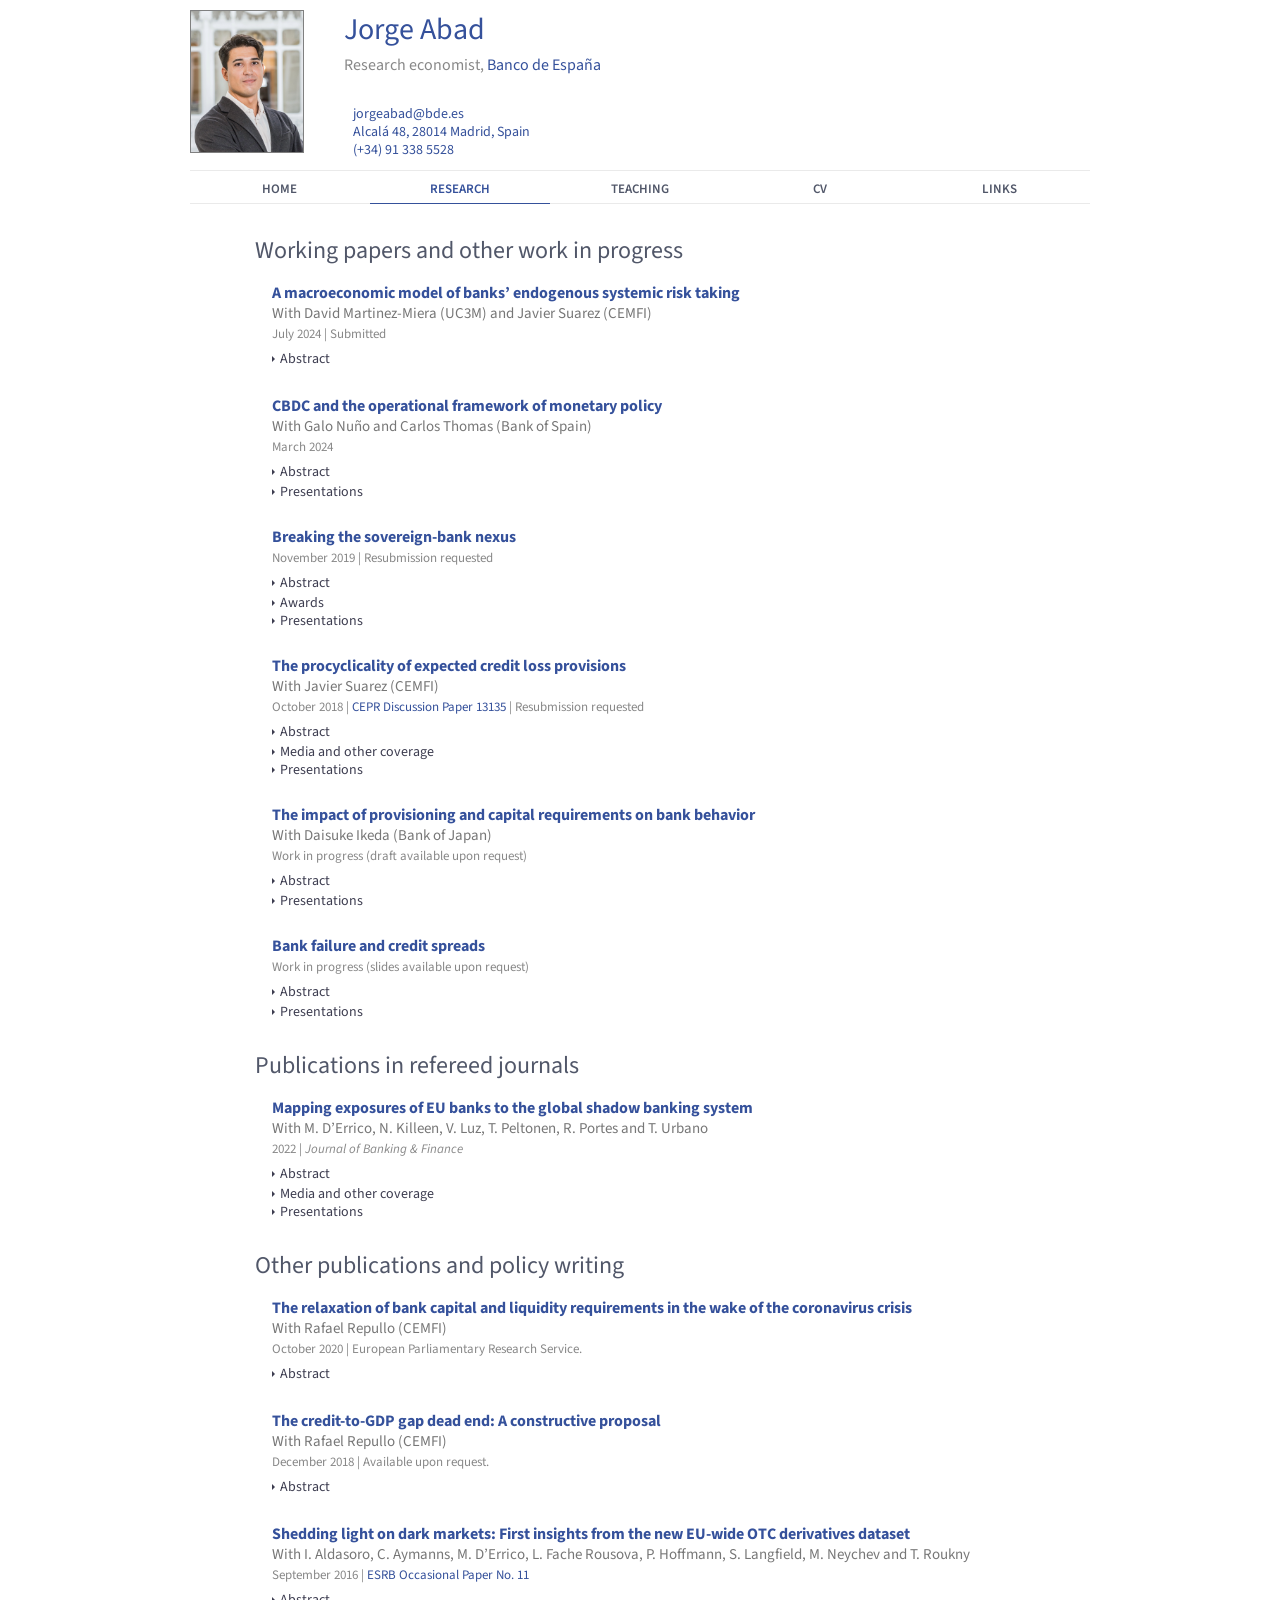
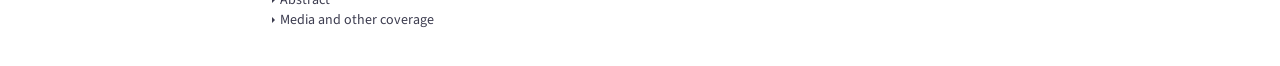
==== commit ca254d01: "Update research.html" ====
--- a/research.html
+++ b/research.html
@@ -78,7 +78,7 @@
 
         <h3><a href="https://www.cemfi.es/~suarez/Abad_Martinez-Miera_Suarez_2024.pdf" target="_blank">A macroeconomic model of banks’ endogenous systemic risk taking</a></h3>
         <h4>With David Martinez-Miera (UC3M) and Javier Suarez (CEMFI)</h4>
-		<div class="date">July 2024</div>
+		<div class="date">July 2024 | Submitted</div>
 
    
 		<div class="abstract">
@@ -427,7 +427,7 @@
         <h3><a href="https://www.sciencedirect.com/science/article/pii/S0378426621001278" target="_blank">Mapping exposures of EU banks to the global shadow banking system</a></h3>
         <h4>With M. D’Errico, N. Killeen, V. Luz, T. Peltonen, R. Portes and T. Urbano</h4>
         <!-- <div class="date">March 2017 | <a href="http://www.nber.org/papers/w23280" target="_blank">NBER Working Paper 23280</a> | <a href="http://cepr.org/active/publications/discussion_papers/dp.php?dpno=11919" target="_blank">CEPR Discussion Paper 11919</a> | <a href="doc/research/esrbwp40.en.pdf" target="_blank">ESRB Working Paper 40</a> | Resubmission requested</div> -->
-        <div class="date">Forthcoming | <em>Journal of Banking & Finance</em> </div>
+        <div class="date">2022 | <em>Journal of Banking & Finance</em> </div>
 
 		<div class="abstract">
           <div class="wrap-collabsible">
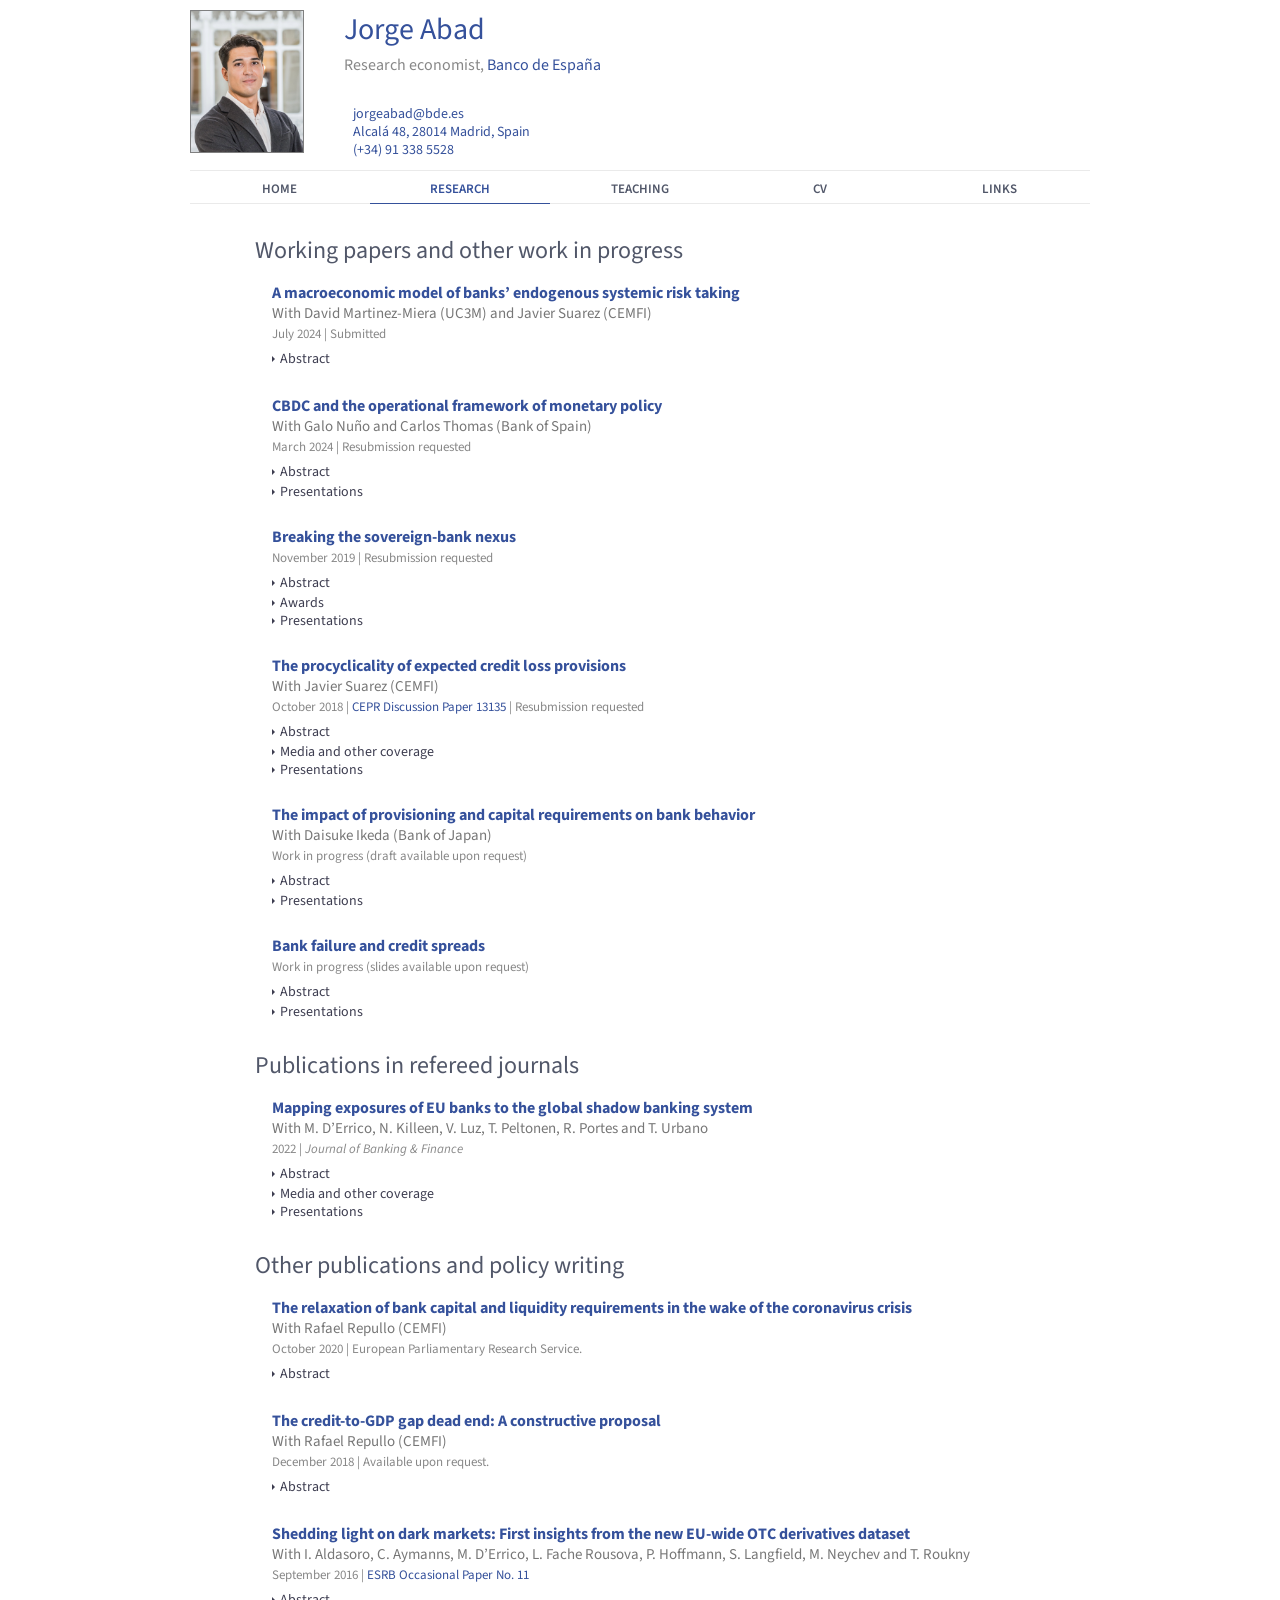
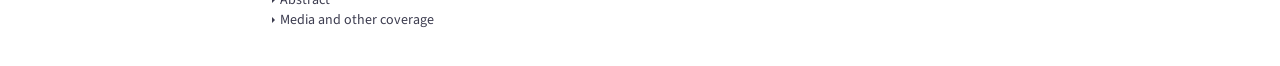
==== commit ee0c3434: "Update research.html" ====
--- a/research.html
+++ b/research.html
@@ -97,7 +97,7 @@
 		      worsen if capital requirements are countercyclically adjusted. Removing deposit
 		      insurance introduces market discipline but increases the bank capital necessary
 		      to support credit, implies lower (though far from zero) optimal capital 
-		      requirements, and has nuanced social welfare e§ects.		
+		      requirements, and has nuanced social welfare effects.		
 	      </div>
             </div>
           </div>
@@ -109,7 +109,7 @@
 
         <h3><a href="https://www.galonuno.com/uploads/1/3/4/6/134687692/cbdc_mon_pol_ant_mar_2024_aej_macro.pdf" target="_blank">CBDC and the operational framework of monetary policy</a></h3>
         <h4>With Galo Nuño and Carlos Thomas (Bank of Spain)</h4>
-		<div class="date">March 2024</div>
+		<div class="date">March 2024 | Resubmission requested</div>
 
    
 		<div class="abstract">
